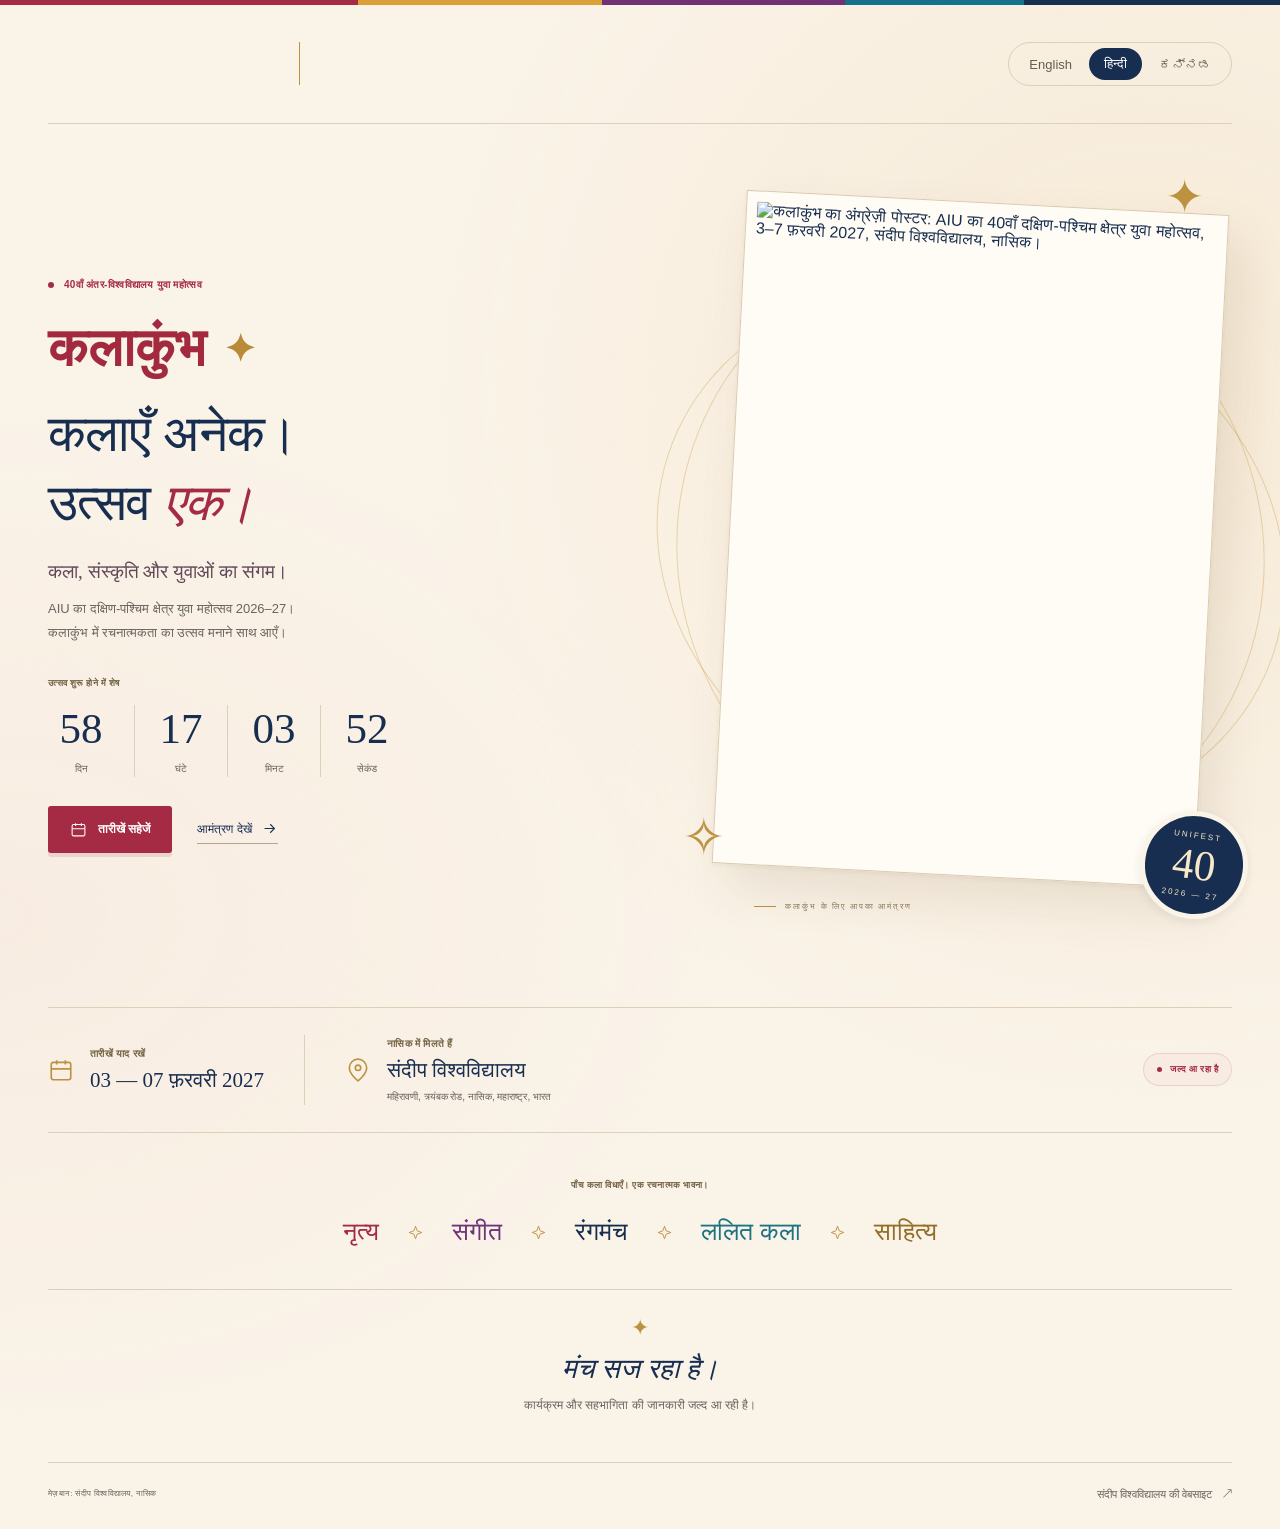
==== hindi.html @ 128156c0 "Initial commit" ====
<!doctype html>
<html lang="hi">
<head>
  <meta charset="utf-8">
  <meta name="viewport" content="width=device-width, initial-scale=1">
  <meta name="theme-color" content="#faf3e8">
  <meta name="description" content="कला, संस्कृति और युवाओं का संगम। 03 — 07 फ़रवरी 2027. संदीप विश्वविद्यालय.">
  <title>कलाकुंभ 2027 — कला, संस्कृति और युवाओं का संगम</title>
  <link rel="icon" href="assets/favicon.svg" type="image/svg+xml">
  <link rel="stylesheet" href="styles.css">
  <script src="script.js" defer></script>
</head>
<body>
  <a class="skip-link" href="#main">मुख्य सामग्री पर जाएँ</a>
  <div class="topline"></div>
  <header class="site-header wrap">
    <a class="organizers" href="hindi.html" aria-label="AIU · Sandip University — कलाकुंभ">
      <span class="logo-crop aiu"><img src="assets/poster-english.jpeg" alt="Association of Indian University (AIU), New Delhi" width="1131" height="1600"></span>
      <span class="logo-divider"></span>
      <span class="logo-crop sandip"><img src="assets/poster-english.jpeg" alt="Sandip University — NAAC Grade A" width="1131" height="1600"></span>
    </a>
    <nav class="language-nav" aria-label="भाषा चुनें">
      <a href="index.html" lang="en" hreflang="en">English</a>
      <a href="hindi.html" lang="hi" hreflang="hi" aria-current="page">हिन्दी</a>
      <a href="kannada.html" lang="kn" hreflang="kn">ಕನ್ನಡ</a>
    </nav>
  </header>
  <main id="main">
    <section class="hero wrap" aria-labelledby="hero-title">
      <div class="hero-copy">
        <p class="eyebrow"><span></span> 40वाँ अंतर-विश्वविद्यालय युवा महोत्सव</p>
        <div class="festival-wordmark hindi-wordmark">
          <span>कलाकुंभ</span><span class="wordmark-flourish" aria-hidden="true">✦</span>
        </div>
        <h1 id="hero-title">कलाएँ अनेक।<br>उत्सव <em>एक।</em></h1>
        <p class="intro">कला, संस्कृति और युवाओं का संगम।</p>
        <p class="description">AIU का दक्षिण-पश्चिम क्षेत्र युवा महोत्सव 2026–27।<br>कलाकुंभ में रचनात्मकता का उत्सव मनाने साथ आएँ।</p>
        <div class="countdown-block">
          <p id="countdown-heading" class="countdown-heading" data-live="उत्सव शुरू हो गया है!" data-ended="हमारे साथ उत्सव मनाने के लिए धन्यवाद।">उत्सव शुरू होने में शेष</p>
          <div class="countdown" role="timer" aria-live="off" aria-labelledby="countdown-heading">
            <div class="countdown-unit"><span class="countdown-number" data-unit="days">00</span><span class="countdown-label">दिन</span></div>
            <div class="countdown-unit"><span class="countdown-number" data-unit="hours">00</span><span class="countdown-label">घंटे</span></div>
            <div class="countdown-unit"><span class="countdown-number" data-unit="minutes">00</span><span class="countdown-label">मिनट</span></div>
            <div class="countdown-unit"><span class="countdown-number" data-unit="seconds">00</span><span class="countdown-label">सेकंड</span></div>
          </div>
          <noscript><p>03 — 07 फ़रवरी 2027</p></noscript>
        </div>
        <div class="hero-actions">
          <a class="button button-primary" href="assets/kalakumbh-2027.ics" download><svg viewBox="0 0 24 24" fill="none" stroke="currentColor" stroke-width="1.5" aria-hidden="true"><rect x="3" y="5" width="18" height="16" rx="2"/><path d="M16 3v4M8 3v4M3 11h18"/></svg>तारीखें सहेजें</a>
          <a class="text-link" href="assets/poster-english.jpeg" target="_blank" rel="noopener">आमंत्रण देखें <svg viewBox="0 0 24 24" fill="none" stroke="currentColor" stroke-width="1.5" aria-hidden="true"><path d="M5 12h14M13 6l6 6-6 6"/></svg></a>
        </div>
      </div>
      <div class="hero-art">
        <div class="orbit orbit-one" aria-hidden="true"></div>
        <div class="orbit orbit-two" aria-hidden="true"></div>
        <span class="art-spark spark-one" aria-hidden="true">✦</span>
        <span class="art-spark spark-two" aria-hidden="true">✧</span>
        <div class="poster-frame">
          <a href="assets/poster-english.jpeg" target="_blank" rel="noopener" aria-label="आमंत्रण देखें">
            <img class="event-poster" src="assets/poster-english.jpeg" alt="कलाकुंभ का अंग्रेज़ी पोस्टर: AIU का 40वाँ दक्षिण-पश्चिम क्षेत्र युवा महोत्सव, 3–7 फ़रवरी 2027, संदीप विश्वविद्यालय, नासिक।" width="1131" height="1600" fetchpriority="high">
          </a>
        </div>
        <div class="edition-seal" aria-hidden="true"><span>UNIFEST</span><strong>40</strong><span>2026 — 27</span></div>
        <p class="poster-caption"><span></span>कलाकुंभ के लिए आपका आमंत्रण</p>
      </div>
    </section>
    <section class="event-details wrap" aria-label="03 — 07 फ़रवरी 2027">
      <div class="detail-item"><svg viewBox="0 0 24 24" fill="none" stroke="currentColor" stroke-width="1.5" aria-hidden="true"><rect x="3" y="5" width="18" height="16" rx="2"/><path d="M16 3v4M8 3v4M3 11h18"/></svg><div><p class="eyebrow">तारीखें याद रखें</p><p class="detail-value">03 — 07 फ़रवरी 2027</p></div></div>
      <div class="detail-item venue-detail"><svg viewBox="0 0 24 24" fill="none" stroke="currentColor" stroke-width="1.5" aria-hidden="true"><path d="M20 10c0 6-8 12-8 12S4 16 4 10a8 8 0 1 1 16 0Z"/><circle cx="12" cy="10" r="2.5"/></svg><div><p class="eyebrow">नासिक में मिलते हैं</p><p class="detail-value">संदीप विश्वविद्यालय</p><p class="address">महिरावणी, त्र्यंबक रोड, नासिक, महाराष्ट्र, भारत</p></div></div>
      <div class="coming-soon" aria-label="वेबसाइट की स्थिति"><span class="status-dot"></span>जल्द आ रहा है</div>
    </section>
    <section class="art-forms wrap" aria-labelledby="arts-heading">
      <p class="eyebrow" id="arts-heading">पाँच कला विधाएँ। एक रचनात्मक भावना।</p>
      <div class="arts-list"><span>नृत्य</span><svg viewBox="0 0 24 24" fill="none" stroke="currentColor" stroke-width="1.5" aria-hidden="true"><path d="m12 2 2.7 7.3L22 12l-7.3 2.7L12 22l-2.7-7.3L2 12l7.3-2.7Z"/></svg><span>संगीत</span><svg viewBox="0 0 24 24" fill="none" stroke="currentColor" stroke-width="1.5" aria-hidden="true"><path d="m12 2 2.7 7.3L22 12l-7.3 2.7L12 22l-2.7-7.3L2 12l7.3-2.7Z"/></svg><span>रंगमंच</span><svg viewBox="0 0 24 24" fill="none" stroke="currentColor" stroke-width="1.5" aria-hidden="true"><path d="m12 2 2.7 7.3L22 12l-7.3 2.7L12 22l-2.7-7.3L2 12l7.3-2.7Z"/></svg><span>ललित कला</span><svg viewBox="0 0 24 24" fill="none" stroke="currentColor" stroke-width="1.5" aria-hidden="true"><path d="m12 2 2.7 7.3L22 12l-7.3 2.7L12 22l-2.7-7.3L2 12l7.3-2.7Z"/></svg><span>साहित्य</span></div>
    </section>
    <section class="closing wrap">
      <span class="closing-mark" aria-hidden="true">✦</span>
      <h2>मंच सज रहा है।</h2>
      <p>कार्यक्रम और सहभागिता की जानकारी जल्द आ रही है।</p>
    </section>
  </main>
  <footer class="site-footer wrap">
    <p>मेज़बान: संदीप विश्वविद्यालय, नासिक</p>
    <a href="https://www.sandipuniversity.edu.in/" target="_blank" rel="noopener">संदीप विश्वविद्यालय की वेबसाइट <span aria-hidden="true">↗</span></a>
  </footer>
</body>
</html>
---- styles.css ----
/* KalaKumbh — poster-inspired palette. No external fonts or dependencies. */
:root{--paper:#faf3e8;--ink:#182e50;--muted:#68645f;--red:#a52b44;--gold:#bc913f;--line:#ddcfb8;--serif:Georgia,'Nirmala UI',serif;--sans:'Segoe UI','Nirmala UI',sans-serif}
*{box-sizing:border-box}
html{scroll-behavior:smooth}
body{margin:0;background:var(--paper);color:var(--ink);font-family:var(--sans);-webkit-font-smoothing:antialiased;background-image:radial-gradient(ellipse at 90% 26%,#f3dfc174,transparent 45%),radial-gradient(ellipse at 0% 60%,#f5ded34d,transparent 40%)}
a{color:inherit;text-decoration:none}
button,a{-webkit-tap-highlight-color:transparent}
a:focus-visible{outline:3px solid var(--red);outline-offset:6px}
img{display:block;max-width:100%}
svg{width:22px;height:22px;flex-shrink:0}
.wrap{width:min(1240px,calc(100% - 96px));margin-inline:auto}
.topline{height:5px;background:linear-gradient(90deg,var(--red) 0 28%,#dca039 28% 47%,#713275 47% 66%,#14738b 66% 80%,var(--ink) 80%)}
.skip-link{position:fixed;left:20px;top:-100px;background:var(--ink);color:white;padding:12px;z-index:10}.skip-link:focus{top:12px}
.site-header{display:flex;align-items:center;justify-content:space-between;gap:28px;min-height:119px;border-bottom:1px solid var(--line)}
.organizers{display:flex;align-items:center;gap:21px;max-width:70%}
.logo-crop{position:relative;display:block;overflow:hidden;flex-shrink:0;mix-blend-mode:multiply}
.logo-crop img,.festival-wordmark img{position:absolute;max-width:none;height:auto}
.aiu{width:230px;aspect-ratio:385/101}.aiu img{width:293.77%;left:-41.56%;top:-87.13%}
.sandip{width:230px;aspect-ratio:390/101}.sandip img{width:290%;left:-150%;top:-87.13%}
.logo-divider{height:43px;width:1px;background:var(--gold)}
.language-nav{display:flex;align-items:center;padding:5px;border:1px solid var(--line);border-radius:30px;gap:2px;flex-shrink:0}
.language-nav a{padding:8px 15px;border-radius:22px;font-size:13px;color:#655c52;transition:background .2s,color .2s;white-space:nowrap}.language-nav a:hover{background:#eaddc9}.language-nav a[aria-current=page]{background:var(--ink);color:#fff}
.hero{display:grid;grid-template-columns:1.12fr 1fr;gap:76px;align-items:center;padding-top:65px;padding-bottom:67px}
.eyebrow{font-size:10px;letter-spacing:2.1px;font-weight:650;line-height:1.7;margin:0;color:#746445}
.hero-copy>.eyebrow{display:flex;align-items:center;gap:10px;color:var(--red);letter-spacing:1.65px}.hero-copy>.eyebrow span{height:6px;width:6px;border-radius:50%;background:var(--red);flex-shrink:0}
.festival-wordmark{width:300px;max-width:80%;aspect-ratio:790/250;position:relative;overflow:hidden;mix-blend-mode:multiply;margin:22px 0 13px}
.festival-wordmark img{width:143.165%;left:-21.52%;top:-214%}
html[lang=kn] .festival-wordmark{aspect-ratio:790/280}.festival-wordmark:has(img[src*=kannada]) img{top:-173%;left:-21.52%}
.hindi-wordmark{display:flex;align-items:center;gap:18px;overflow:visible;aspect-ratio:auto;font-size:53px;font-family:var(--serif);font-weight:700;color:var(--red);margin:25px 0 19px}.wordmark-flourish{font-size:38px;color:var(--gold)}
h1{font-family:var(--serif);font-weight:400;font-size:clamp(45px,4.5vw,66px);letter-spacing:-2.6px;line-height:1.08;margin:0 0 21px}h1 em{font-weight:400;color:var(--red)}
.intro{font-family:var(--serif);font-size:21px;line-height:1.5;margin:0 0 10px;color:#614758}
.description{font-size:13px;line-height:1.9;color:var(--muted);margin:0;max-width:490px}
.countdown-block{margin-top:29px}.countdown-heading{font-size:9px;letter-spacing:2px;font-weight:650;color:#746445;margin:0 0 14px;line-height:1.8}
.countdown{display:flex;gap:0}.countdown-unit{min-width:87px;border-right:1px solid var(--line);padding:0 20px;text-align:center}.countdown-unit:first-child{padding-left:0}.countdown-unit:last-child{border:0}.countdown-number{display:block;font-family:var(--serif);font-size:43px;font-weight:400;line-height:1.1;font-variant-numeric:tabular-nums;min-width:52px}.countdown-label{display:block;font-size:10px;line-height:1.7;color:var(--muted);margin-top:7px}
.hero-actions{display:flex;gap:25px;align-items:center;margin-top:29px;flex-wrap:wrap}.button{display:inline-flex;align-items:center;justify-content:center;gap:11px;padding:15px 22px;font-size:12px;font-weight:600;border-radius:3px;transition:background .2s,transform .2s}.button-primary{background:var(--red);color:#fff;box-shadow:0 4px 0 #82223620}.button:hover{background:#852137;transform:translateY(-2px)}.button svg{width:17px;height:17px}.text-link{font-size:12px;display:inline-flex;align-items:center;gap:9px;border-bottom:1px solid #b3a78f;padding:6px 0}.text-link svg{width:17px;height:17px}.text-link:hover{color:var(--red)}
.hero-art{position:relative;padding:13px 20px 28px;min-width:0}.poster-frame{position:relative;z-index:1;padding:10px;background:#fffcf5;border:1px solid #dacbae;transform:rotate(3deg);box-shadow:15px 23px 48px #5439181a,0 2px 4px #5439180d;transition:transform .4s}.poster-frame:hover{transform:rotate(0deg)}.event-poster{width:100%;height:auto}.poster-frame a{display:block}
.orbit{position:absolute;border:1px solid #c9a04b60;border-radius:50%;pointer-events:none}.orbit-one{inset:8% -6% 11%;transform:rotate(-22deg)}.orbit-two{inset:13% -11% 16%;transform:rotate(18deg)}.art-spark{position:absolute;z-index:2;color:var(--gold)}.spark-one{font-size:47px;top:-20px;right:28px}.spark-two{font-size:52px;left:-27px;bottom:73px}
.edition-seal{position:absolute;z-index:2;bottom:21px;right:-16px;background:var(--ink);color:#f7e8c8;border:5px solid var(--paper);width:108px;height:108px;border-radius:50%;display:flex;flex-direction:column;align-items:center;justify-content:center;transform:rotate(8deg);box-shadow:0 3px 10px #182e5015}.edition-seal span{font-size:8px;letter-spacing:2px}.edition-seal strong{font-family:var(--serif);font-size:43px;line-height:1.15;font-weight:400}.poster-caption{display:flex;align-items:center;gap:9px;font-size:8px;letter-spacing:1.8px;margin:26px 0 0 25px;color:#8a795a}.poster-caption span{width:22px;height:1px;background:var(--gold)}
.event-details{border-block:1px solid var(--line);display:flex;align-items:center;gap:40px;padding-top:27px;padding-bottom:27px}.detail-item{display:flex;gap:16px;align-items:center}.detail-item>svg{color:var(--gold);width:26px;height:26px}.detail-value{font-family:var(--serif);font-size:23px;margin:5px 0 0;line-height:1.3}.venue-detail{border-left:1px solid var(--line);padding-left:40px}.address{font-size:10px;color:var(--muted);line-height:1.7;margin:4px 0 0}.coming-soon{margin-left:auto;display:flex;align-items:center;gap:8px;flex-shrink:0;font-size:9px;letter-spacing:1.4px;font-weight:650;color:var(--red);padding:10px 13px;background:#a52b4407;border:1px solid #a52b4426;border-radius:30px}.status-dot{width:5px;height:5px;border-radius:50%;background:var(--red)}
.art-forms{padding-top:45px;padding-bottom:42px;text-align:center}.art-forms>.eyebrow{font-size:9px;letter-spacing:2.3px}.arts-list{display:flex;justify-content:center;align-items:center;gap:29px;margin-top:25px}.arts-list span{font-family:var(--serif);font-size:28px;white-space:nowrap}.arts-list svg{color:var(--gold);width:15px;height:15px}.arts-list span:nth-of-type(1){color:var(--red)}.arts-list span:nth-of-type(2){color:#6e3478}.arts-list span:nth-of-type(3){color:var(--ink)}.arts-list span:nth-of-type(4){color:#1d7384}.arts-list span:nth-of-type(5){color:#946e27}
.closing{text-align:center;padding:25px 0 45px;border-top:1px solid var(--line)}.closing-mark{color:var(--gold);font-size:22px}.closing h2{font-family:var(--serif);font-weight:400;font-style:italic;font-size:28px;margin:12px 0 9px}.closing p{color:var(--muted);font-size:12px;margin:0;line-height:1.8}
.site-footer{border-top:1px solid var(--line);padding:24px 0 28px;display:flex;justify-content:space-between;align-items:center;gap:20px;color:var(--muted)}.site-footer p{font-size:8px;letter-spacing:1.6px;margin:0;line-height:1.8}.site-footer a{font-size:11px}.site-footer a:hover{color:var(--red)}.site-footer a span{margin-left:8px}
html:not([lang=en]) h1{font-family:'Nirmala UI','Segoe UI',sans-serif;letter-spacing:-1px;line-height:1.35;font-size:clamp(40px,4vw,58px)}html:not([lang=en]) .eyebrow,html:not([lang=en]) .countdown-heading,html:not([lang=en]) .coming-soon,html:not([lang=en]) .site-footer p{letter-spacing:.3px}html:not([lang=en]) .intro{font-size:19px}html:not([lang=en]) .arts-list span{font-size:25px}html:not([lang=en]) .detail-value{font-size:21px}
@media(min-width:1500px){.hero{padding-top:80px;padding-bottom:85px;gap:95px}.hero-art{max-width:490px}}
@media(max-width:1100px){.wrap{width:calc(100% - 64px)}.hero{gap:35px}.aiu,.sandip{width:190px}.organizers{gap:14px}.language-nav a{padding:7px 11px}.hero-actions{gap:17px}.event-details{gap:25px}.venue-detail{padding-left:25px}.detail-value{font-size:20px}.coming-soon{font-size:8px;padding:9px}.arts-list{gap:20px}.arts-list span{font-size:25px}.hero-art{padding-inline:12px}}
@media(max-width:850px){.site-header{min-height:105px}.aiu,.sandip{width:153px}.organizers{gap:10px}.logo-divider{height:33px}.hero{grid-template-columns:1fr 0.85fr;gap:25px;padding-block:45px}.hero-copy>.eyebrow{font-size:8px;letter-spacing:1px}h1{font-size:45px;letter-spacing:-2px}.festival-wordmark{width:240px}.intro{font-size:18px}.description{font-size:12px}.countdown-unit{min-width:68px;padding-inline:12px}.countdown-number{font-size:35px;min-width:43px}.hero-actions{gap:12px}.button{padding:13px 16px}.text-link{font-size:11px}.edition-seal{width:88px;height:88px;right:-9px}.edition-seal strong{font-size:33px}.edition-seal span{font-size:7px}.coming-soon{display:none}.event-details{justify-content:space-between}.detail-value{font-size:20px}.arts-list{gap:16px}.arts-list span{font-size:22px}html:not([lang=en]) .hero{grid-template-columns:1fr}html:not([lang=en]) .hero-art{width:min(430px,85%);margin:10px auto 0}html:not([lang=en]) .hero-copy{max-width:580px}html:not([lang=en]) .arts-list{flex-wrap:wrap}}
@media(max-width:640px){.wrap{width:calc(100% - 40px)}.site-header{flex-direction:column;justify-content:center;gap:19px;padding-block:20px}.organizers{max-width:100%;gap:14px}.aiu,.sandip{width:min(41vw,200px)}.language-nav{padding:3px}.language-nav a{font-size:12px;padding:6px 16px}.hero{grid-template-columns:1fr;gap:45px;padding-top:35px;padding-bottom:37px}.hero-copy{max-width:500px;margin:auto;width:100%}.hero-copy>.eyebrow{font-size:9px;letter-spacing:1.2px}.festival-wordmark{width:255px;margin-top:22px;margin-bottom:15px}h1{font-size:clamp(43px,9.8vw,58px);letter-spacing:-1.8px}.intro{font-size:19px}.description{font-size:12px}.countdown-block{margin-top:27px}.countdown-heading{font-size:8px}.countdown-unit{min-width:75px;padding-inline:15px}.countdown-number{font-size:38px}.countdown-label{font-size:9px}.hero-actions{gap:20px;margin-top:26px}.button{font-size:11px;padding:14px 17px}.hero-art{width:83%;max-width:370px;margin:auto;padding:0 0 24px}.edition-seal{right:-25px;bottom:12px}.poster-caption{font-size:7px;margin-left:0;letter-spacing:1.2px}.spark-one{font-size:35px;top:-27px;right:7px}.spark-two{font-size:41px}.orbit-one{inset:6% -8% 10%}.orbit-two{inset:15% -12% 18%}.event-details{align-items:flex-start;flex-direction:column;gap:23px;padding-block:25px}.venue-detail{border:0;padding:0}.detail-value{font-size:23px}.eyebrow{font-size:8px}.address{max-width:270px;font-size:10px}.detail-item{gap:14px}.art-forms{padding-block:32px}.art-forms>.eyebrow{font-size:8px;letter-spacing:1.5px}.arts-list{flex-wrap:wrap;gap:13px;margin-top:21px}.arts-list span{font-size:22px}.arts-list svg{width:10px;height:10px}.closing{padding-block:25px 31px}.closing h2{font-size:27px}.closing p{font-size:11px}.site-footer{flex-direction:column;text-align:center;gap:13px;padding-block:22px}.site-footer p{font-size:8px;letter-spacing:1px}html:not([lang=en]) h1{font-size:43px}html:not([lang=en]) .arts-list span{font-size:22px}.hindi-wordmark{font-size:48px}.hero-art .poster-frame{padding:7px}}
@media(prefers-reduced-motion:reduce){html{scroll-behavior:auto}*,*::before,*::after{transition:none!important}}
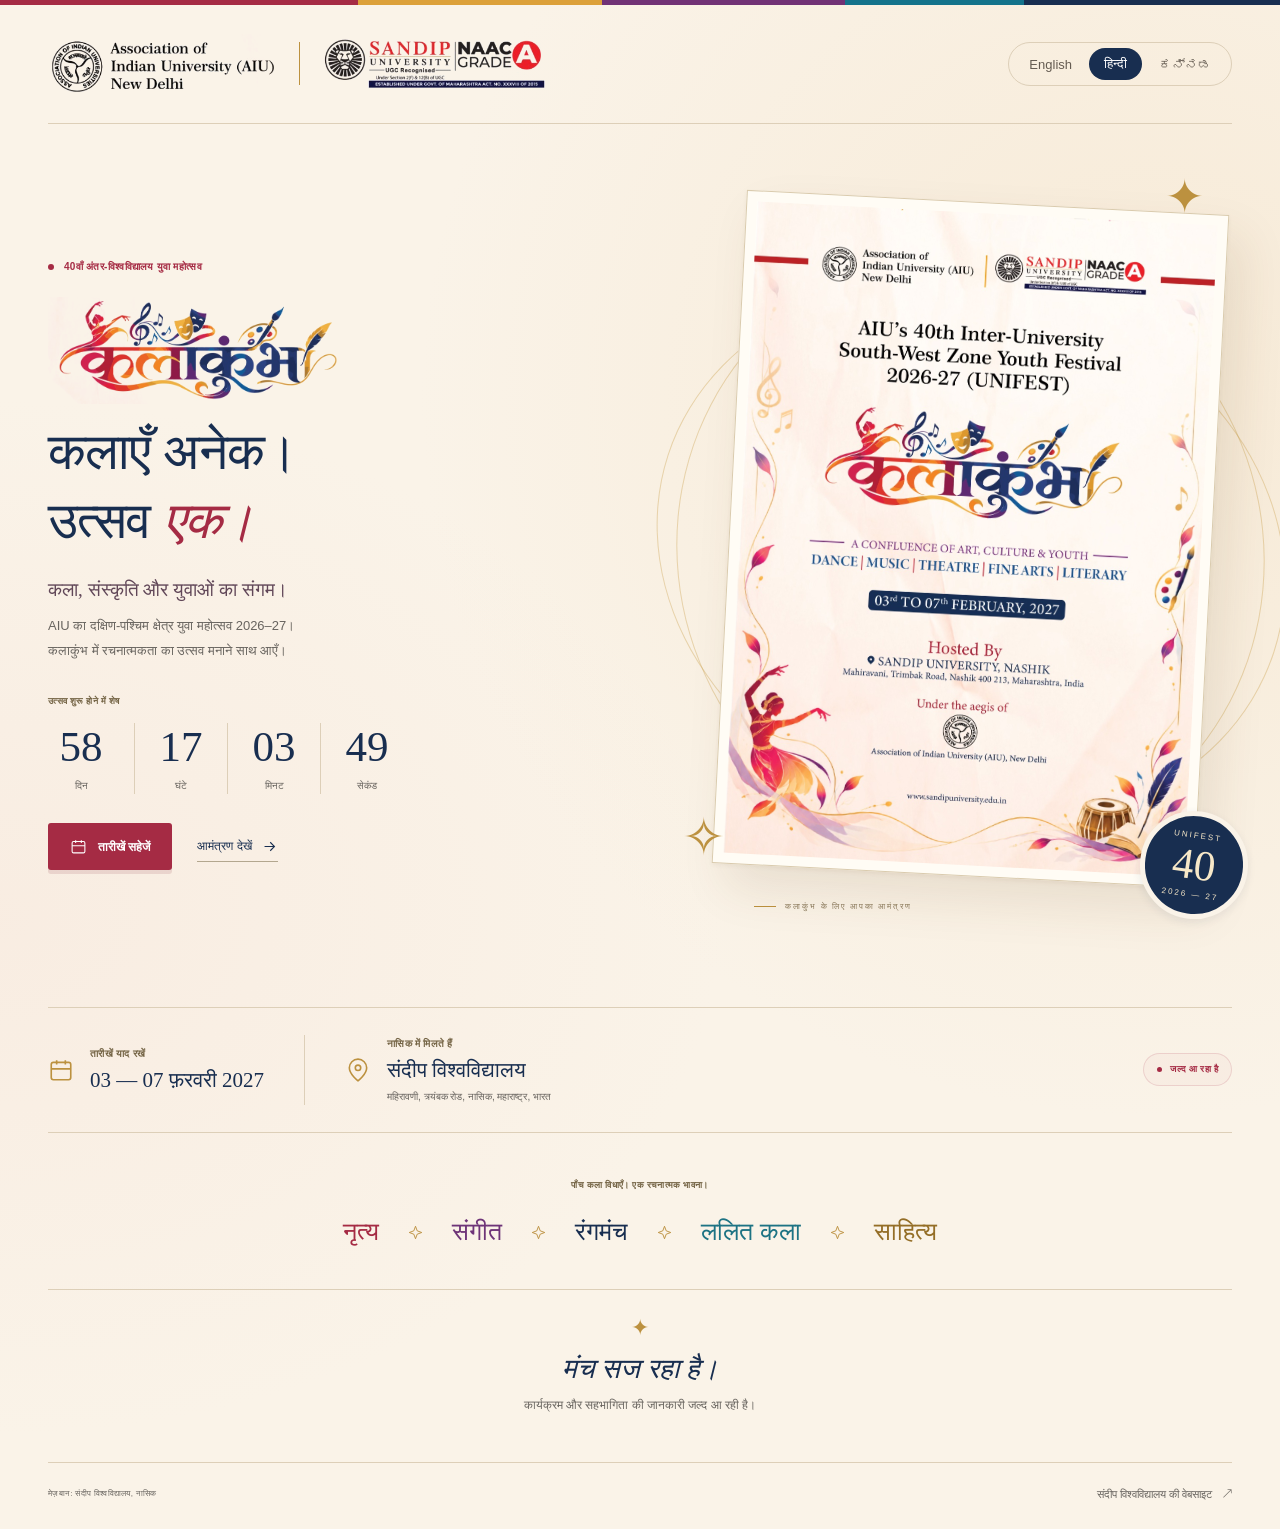
==== commit 63278c8f: "fix(layout): center mobile pages and add Hindi artwork" ====
--- a/hindi.html
+++ b/hindi.html
@@ -15,9 +15,9 @@
   <div class="topline"></div>
   <header class="site-header wrap">
     <a class="organizers" href="hindi.html" aria-label="AIU · Sandip University — कलाकुंभ">
-      <span class="logo-crop aiu"><img src="assets/poster-english.jpeg" alt="Association of Indian University (AIU), New Delhi" width="1131" height="1600"></span>
+      <span class="logo-crop aiu"><img src="assets/poster-hindi.jpeg" alt="Association of Indian University (AIU), New Delhi" width="1131" height="1600"></span>
       <span class="logo-divider"></span>
-      <span class="logo-crop sandip"><img src="assets/poster-english.jpeg" alt="Sandip University — NAAC Grade A" width="1131" height="1600"></span>
+      <span class="logo-crop sandip"><img src="assets/poster-hindi.jpeg" alt="Sandip University — NAAC Grade A" width="1131" height="1600"></span>
     </a>
     <nav class="language-nav" aria-label="भाषा चुनें">
       <a href="index.html" lang="en" hreflang="en">English</a>
@@ -29,8 +29,8 @@
     <section class="hero wrap" aria-labelledby="hero-title">
       <div class="hero-copy">
         <p class="eyebrow"><span></span> 40वाँ अंतर-विश्वविद्यालय युवा महोत्सव</p>
-        <div class="festival-wordmark hindi-wordmark">
-          <span>कलाकुंभ</span><span class="wordmark-flourish" aria-hidden="true">✦</span>
+        <div class="festival-wordmark">
+          <img src="assets/poster-hindi.jpeg" alt="कलाकुंभ" width="1131" height="1600">
         </div>
         <h1 id="hero-title">कलाएँ अनेक।<br>उत्सव <em>एक।</em></h1>
         <p class="intro">कला, संस्कृति और युवाओं का संगम।</p>
@@ -47,7 +47,7 @@
         </div>
         <div class="hero-actions">
           <a class="button button-primary" href="assets/kalakumbh-2027.ics" download><svg viewBox="0 0 24 24" fill="none" stroke="currentColor" stroke-width="1.5" aria-hidden="true"><rect x="3" y="5" width="18" height="16" rx="2"/><path d="M16 3v4M8 3v4M3 11h18"/></svg>तारीखें सहेजें</a>
-          <a class="text-link" href="assets/poster-english.jpeg" target="_blank" rel="noopener">आमंत्रण देखें <svg viewBox="0 0 24 24" fill="none" stroke="currentColor" stroke-width="1.5" aria-hidden="true"><path d="M5 12h14M13 6l6 6-6 6"/></svg></a>
+          <a class="text-link" href="assets/poster-hindi.jpeg" target="_blank" rel="noopener">आमंत्रण देखें <svg viewBox="0 0 24 24" fill="none" stroke="currentColor" stroke-width="1.5" aria-hidden="true"><path d="M5 12h14M13 6l6 6-6 6"/></svg></a>
         </div>
       </div>
       <div class="hero-art">
@@ -56,8 +56,8 @@
         <span class="art-spark spark-one" aria-hidden="true">✦</span>
         <span class="art-spark spark-two" aria-hidden="true">✧</span>
         <div class="poster-frame">
-          <a href="assets/poster-english.jpeg" target="_blank" rel="noopener" aria-label="आमंत्रण देखें">
-            <img class="event-poster" src="assets/poster-english.jpeg" alt="कलाकुंभ का अंग्रेज़ी पोस्टर: AIU का 40वाँ दक्षिण-पश्चिम क्षेत्र युवा महोत्सव, 3–7 फ़रवरी 2027, संदीप विश्वविद्यालय, नासिक।" width="1131" height="1600" fetchpriority="high">
+          <a href="assets/poster-hindi.jpeg" target="_blank" rel="noopener" aria-label="आमंत्रण देखें">
+            <img class="event-poster" src="assets/poster-hindi.jpeg" alt="कलाकुंभ का पोस्टर: AIU का 40वाँ दक्षिण-पश्चिम क्षेत्र युवा महोत्सव, 3–7 फ़रवरी 2027, संदीप विश्वविद्यालय, नासिक।" width="1131" height="1600" fetchpriority="high">
           </a>
         </div>
         <div class="edition-seal" aria-hidden="true"><span>UNIFEST</span><strong>40</strong><span>2026 — 27</span></div>
--- a/styles.css
+++ b/styles.css
@@ -7,13 +7,15 @@
 button,a{-webkit-tap-highlight-color:transparent}
 a:focus-visible{outline:3px solid var(--red);outline-offset:6px}
 img{display:block;max-width:100%}
+/* Decorative poster orbits may extend beyond the page, but must not widen it. */
+main{overflow-x:clip}
 svg{width:22px;height:22px;flex-shrink:0}
 .wrap{width:min(1240px,calc(100% - 96px));margin-inline:auto}
 .topline{height:5px;background:linear-gradient(90deg,var(--red) 0 28%,#dca039 28% 47%,#713275 47% 66%,#14738b 66% 80%,var(--ink) 80%)}
 .skip-link{position:fixed;left:20px;top:-100px;background:var(--ink);color:white;padding:12px;z-index:10}.skip-link:focus{top:12px}
 .site-header{display:flex;align-items:center;justify-content:space-between;gap:28px;min-height:119px;border-bottom:1px solid var(--line)}
 .organizers{display:flex;align-items:center;gap:21px;max-width:70%}
-.logo-crop{position:relative;display:block;overflow:hidden;flex-shrink:0;mix-blend-mode:multiply}
+.logo-crop{position:relative;display:block;overflow:hidden;flex-shrink:0;mix-blend-mode:darken}
 .logo-crop img,.festival-wordmark img{position:absolute;max-width:none;height:auto}
 .aiu{width:230px;aspect-ratio:385/101}.aiu img{width:293.77%;left:-41.56%;top:-87.13%}
 .sandip{width:230px;aspect-ratio:390/101}.sandip img{width:290%;left:-150%;top:-87.13%}
@@ -23,8 +25,9 @@
 .hero{display:grid;grid-template-columns:1.12fr 1fr;gap:76px;align-items:center;padding-top:65px;padding-bottom:67px}
 .eyebrow{font-size:10px;letter-spacing:2.1px;font-weight:650;line-height:1.7;margin:0;color:#746445}
 .hero-copy>.eyebrow{display:flex;align-items:center;gap:10px;color:var(--red);letter-spacing:1.65px}.hero-copy>.eyebrow span{height:6px;width:6px;border-radius:50%;background:var(--red);flex-shrink:0}
-.festival-wordmark{width:300px;max-width:80%;aspect-ratio:790/250;position:relative;overflow:hidden;mix-blend-mode:multiply;margin:22px 0 13px}
+.festival-wordmark{width:300px;max-width:80%;aspect-ratio:790/250;position:relative;overflow:hidden;mix-blend-mode:darken;margin:22px 0 13px}
 .festival-wordmark img{width:143.165%;left:-21.52%;top:-214%}
+html[lang=hi] .festival-wordmark{aspect-ratio:790/280}html[lang=hi] .festival-wordmark img{top:-171.43%}
 html[lang=kn] .festival-wordmark{aspect-ratio:790/280}.festival-wordmark:has(img[src*=kannada]) img{top:-173%;left:-21.52%}
 .hindi-wordmark{display:flex;align-items:center;gap:18px;overflow:visible;aspect-ratio:auto;font-size:53px;font-family:var(--serif);font-weight:700;color:var(--red);margin:25px 0 19px}.wordmark-flourish{font-size:38px;color:var(--gold)}
 h1{font-family:var(--serif);font-weight:400;font-size:clamp(45px,4.5vw,66px);letter-spacing:-2.6px;line-height:1.08;margin:0 0 21px}h1 em{font-weight:400;color:var(--red)}
@@ -45,4 +48,32 @@
 @media(max-width:1100px){.wrap{width:calc(100% - 64px)}.hero{gap:35px}.aiu,.sandip{width:190px}.organizers{gap:14px}.language-nav a{padding:7px 11px}.hero-actions{gap:17px}.event-details{gap:25px}.venue-detail{padding-left:25px}.detail-value{font-size:20px}.coming-soon{font-size:8px;padding:9px}.arts-list{gap:20px}.arts-list span{font-size:25px}.hero-art{padding-inline:12px}}
 @media(max-width:850px){.site-header{min-height:105px}.aiu,.sandip{width:153px}.organizers{gap:10px}.logo-divider{height:33px}.hero{grid-template-columns:1fr 0.85fr;gap:25px;padding-block:45px}.hero-copy>.eyebrow{font-size:8px;letter-spacing:1px}h1{font-size:45px;letter-spacing:-2px}.festival-wordmark{width:240px}.intro{font-size:18px}.description{font-size:12px}.countdown-unit{min-width:68px;padding-inline:12px}.countdown-number{font-size:35px;min-width:43px}.hero-actions{gap:12px}.button{padding:13px 16px}.text-link{font-size:11px}.edition-seal{width:88px;height:88px;right:-9px}.edition-seal strong{font-size:33px}.edition-seal span{font-size:7px}.coming-soon{display:none}.event-details{justify-content:space-between}.detail-value{font-size:20px}.arts-list{gap:16px}.arts-list span{font-size:22px}html:not([lang=en]) .hero{grid-template-columns:1fr}html:not([lang=en]) .hero-art{width:min(430px,85%);margin:10px auto 0}html:not([lang=en]) .hero-copy{max-width:580px}html:not([lang=en]) .arts-list{flex-wrap:wrap}}
 @media(max-width:640px){.wrap{width:calc(100% - 40px)}.site-header{flex-direction:column;justify-content:center;gap:19px;padding-block:20px}.organizers{max-width:100%;gap:14px}.aiu,.sandip{width:min(41vw,200px)}.language-nav{padding:3px}.language-nav a{font-size:12px;padding:6px 16px}.hero{grid-template-columns:1fr;gap:45px;padding-top:35px;padding-bottom:37px}.hero-copy{max-width:500px;margin:auto;width:100%}.hero-copy>.eyebrow{font-size:9px;letter-spacing:1.2px}.festival-wordmark{width:255px;margin-top:22px;margin-bottom:15px}h1{font-size:clamp(43px,9.8vw,58px);letter-spacing:-1.8px}.intro{font-size:19px}.description{font-size:12px}.countdown-block{margin-top:27px}.countdown-heading{font-size:8px}.countdown-unit{min-width:75px;padding-inline:15px}.countdown-number{font-size:38px}.countdown-label{font-size:9px}.hero-actions{gap:20px;margin-top:26px}.button{font-size:11px;padding:14px 17px}.hero-art{width:83%;max-width:370px;margin:auto;padding:0 0 24px}.edition-seal{right:-25px;bottom:12px}.poster-caption{font-size:7px;margin-left:0;letter-spacing:1.2px}.spark-one{font-size:35px;top:-27px;right:7px}.spark-two{font-size:41px}.orbit-one{inset:6% -8% 10%}.orbit-two{inset:15% -12% 18%}.event-details{align-items:flex-start;flex-direction:column;gap:23px;padding-block:25px}.venue-detail{border:0;padding:0}.detail-value{font-size:23px}.eyebrow{font-size:8px}.address{max-width:270px;font-size:10px}.detail-item{gap:14px}.art-forms{padding-block:32px}.art-forms>.eyebrow{font-size:8px;letter-spacing:1.5px}.arts-list{flex-wrap:wrap;gap:13px;margin-top:21px}.arts-list span{font-size:22px}.arts-list svg{width:10px;height:10px}.closing{padding-block:25px 31px}.closing h2{font-size:27px}.closing p{font-size:11px}.site-footer{flex-direction:column;text-align:center;gap:13px;padding-block:22px}.site-footer p{font-size:8px;letter-spacing:1px}html:not([lang=en]) h1{font-size:43px}html:not([lang=en]) .arts-list span{font-size:22px}.hindi-wordmark{font-size:48px}.hero-art .poster-frame{padding:7px}}
+/* Keep the single-column layout centered across all three languages. */
+@media(max-width:850px){
+  .site-header{flex-direction:column;justify-content:center;gap:19px;padding-block:20px}
+  .organizers{max-width:100%}
+  .hero{grid-template-columns:minmax(0,1fr);gap:45px}
+  .hero-copy,html:not([lang=en]) .hero-copy{width:100%;max-width:580px;min-width:0;margin-inline:auto;text-align:center}
+  .hero-copy>.eyebrow,.hero-actions,.poster-caption{justify-content:center}
+  .festival-wordmark,.description{margin-inline:auto}
+  .hindi-wordmark{justify-content:center}
+  .countdown{justify-content:center}
+  .countdown-unit:first-child{padding-left:12px}
+  .hero-art,html:not([lang=en]) .hero-art{width:83%;max-width:370px;margin:0 auto}
+  .poster-caption{margin-left:0}
+  .arts-list{flex-wrap:wrap}
+}
+@media(max-width:640px){
+  .organizers{width:100%;justify-content:center;gap:clamp(8px,3vw,14px)}
+  .aiu,.sandip{width:min(200px,calc((100% - 29px)/2))}
+  .logo-divider{flex-shrink:0}
+  .countdown{width:100%;max-width:340px;margin-inline:auto}
+  .countdown-unit{flex:1;min-width:0;padding-inline:6px}
+  .countdown-unit:first-child{padding-left:6px}
+  .countdown-number{min-width:0;font-size:clamp(30px,9vw,38px)}
+  .event-details{align-items:center;text-align:center}
+  .detail-item{flex-direction:column;gap:8px;max-width:100%}
+  .address{margin-inline:auto}
+  html:not([lang=en]) h1{font-size:clamp(32px,9vw,43px)}
+}
 @media(prefers-reduced-motion:reduce){html{scroll-behavior:auto}*,*::before,*::after{transition:none!important}}
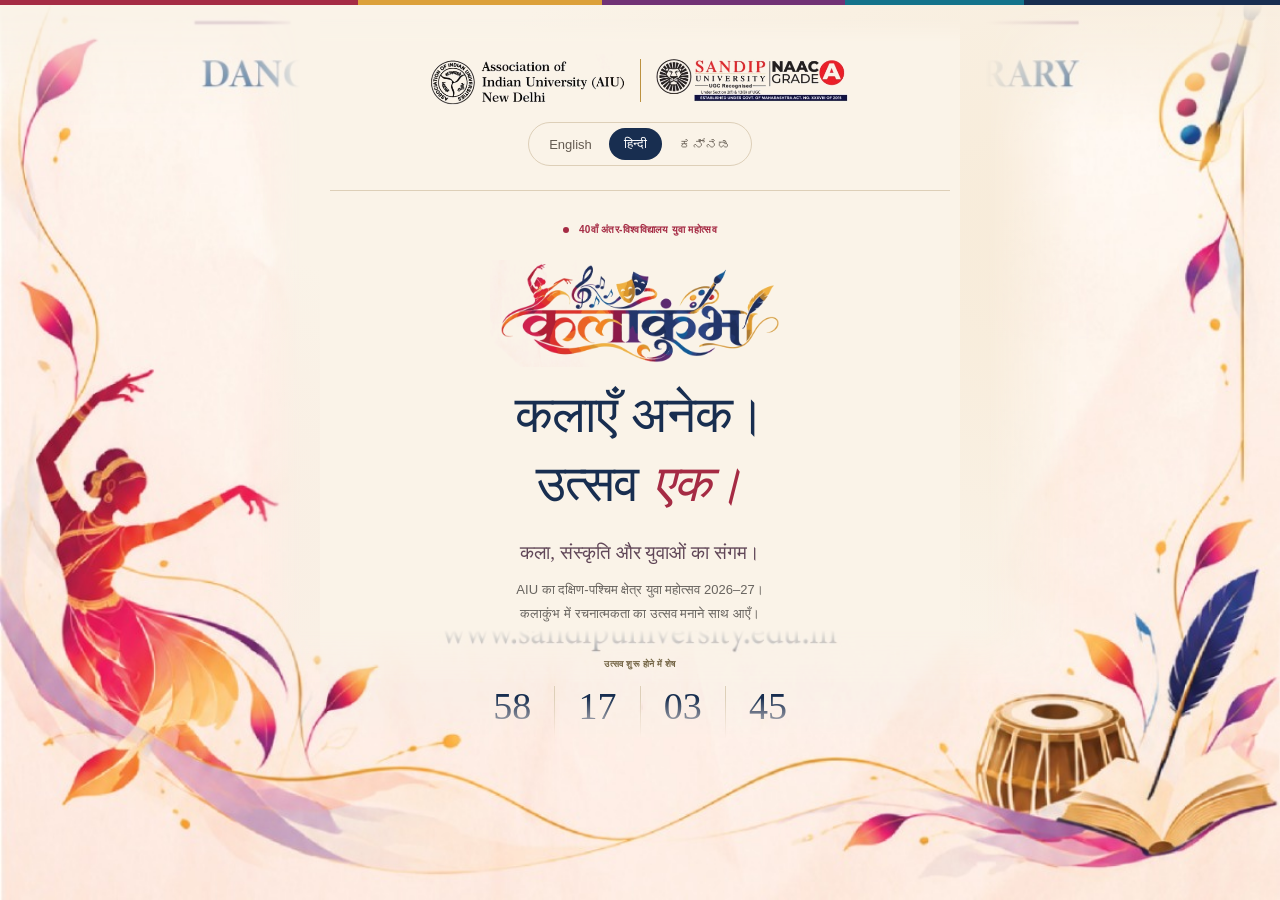
==== commit 450b8256: "feat(layout): add fixed artwork frame with fading scroll content" ====
--- a/hindi.html
+++ b/hindi.html
@@ -13,6 +13,7 @@
 <body>
   <a class="skip-link" href="#main">मुख्य सामग्री पर जाएँ</a>
   <div class="topline"></div>
+  <div class="page-scroll" tabindex="0" role="region" aria-labelledby="hero-title">
   <header class="site-header wrap">
     <a class="organizers" href="hindi.html" aria-label="AIU · Sandip University — कलाकुंभ">
       <span class="logo-crop aiu"><img src="assets/poster-hindi.jpeg" alt="Association of Indian University (AIU), New Delhi" width="1131" height="1600"></span>
@@ -47,21 +48,7 @@
         </div>
         <div class="hero-actions">
           <a class="button button-primary" href="assets/kalakumbh-2027.ics" download><svg viewBox="0 0 24 24" fill="none" stroke="currentColor" stroke-width="1.5" aria-hidden="true"><rect x="3" y="5" width="18" height="16" rx="2"/><path d="M16 3v4M8 3v4M3 11h18"/></svg>तारीखें सहेजें</a>
-          <a class="text-link" href="assets/poster-hindi.jpeg" target="_blank" rel="noopener">आमंत्रण देखें <svg viewBox="0 0 24 24" fill="none" stroke="currentColor" stroke-width="1.5" aria-hidden="true"><path d="M5 12h14M13 6l6 6-6 6"/></svg></a>
         </div>
-      </div>
-      <div class="hero-art">
-        <div class="orbit orbit-one" aria-hidden="true"></div>
-        <div class="orbit orbit-two" aria-hidden="true"></div>
-        <span class="art-spark spark-one" aria-hidden="true">✦</span>
-        <span class="art-spark spark-two" aria-hidden="true">✧</span>
-        <div class="poster-frame">
-          <a href="assets/poster-hindi.jpeg" target="_blank" rel="noopener" aria-label="आमंत्रण देखें">
-            <img class="event-poster" src="assets/poster-hindi.jpeg" alt="कलाकुंभ का पोस्टर: AIU का 40वाँ दक्षिण-पश्चिम क्षेत्र युवा महोत्सव, 3–7 फ़रवरी 2027, संदीप विश्वविद्यालय, नासिक।" width="1131" height="1600" fetchpriority="high">
-          </a>
-        </div>
-        <div class="edition-seal" aria-hidden="true"><span>UNIFEST</span><strong>40</strong><span>2026 — 27</span></div>
-        <p class="poster-caption"><span></span>कलाकुंभ के लिए आपका आमंत्रण</p>
       </div>
     </section>
     <section class="event-details wrap" aria-label="03 — 07 फ़रवरी 2027">
@@ -83,6 +70,7 @@
     <p>मेज़बान: संदीप विश्वविद्यालय, नासिक</p>
     <a href="https://www.sandipuniversity.edu.in/" target="_blank" rel="noopener">संदीप विश्वविद्यालय की वेबसाइट <span aria-hidden="true">↗</span></a>
   </footer>
+  </div>
 </body>
 </html>
 
--- a/styles.css
+++ b/styles.css
@@ -4,6 +4,23 @@
 html{scroll-behavior:smooth}
 body{margin:0;background:var(--paper);color:var(--ink);font-family:var(--sans);-webkit-font-smoothing:antialiased;background-image:radial-gradient(ellipse at 90% 26%,#f3dfc174,transparent 45%),radial-gradient(ellipse at 0% 60%,#f5ded34d,transparent 40%)}
 a{color:inherit;text-decoration:none}
+/* Frame the lower content with the original dancer, instruments, and vines. */
+body{position:relative;isolation:isolate;padding-bottom:min(19.45vw,311px)}
+body::after{
+  content:"";
+  position:absolute;
+  z-index:-1;
+  bottom:0;
+  left:50%;
+  transform:translateX(-50%);
+  width:min(100%,1600px);
+  aspect-ratio:1131/720;
+  background:url('assets/poster-english.jpeg') center bottom / 100% auto no-repeat;
+  mix-blend-mode:darken;
+  mask-image:linear-gradient(to bottom,transparent,#000 15%),linear-gradient(to right,#000 20%,transparent 23.5%,transparent 77%,#000 84%),linear-gradient(to top,#000 24%,transparent 30%);
+  mask-composite:intersect,add;
+  pointer-events:none;
+}
 button,a{-webkit-tap-highlight-color:transparent}
 a:focus-visible{outline:3px solid var(--red);outline-offset:6px}
 img{display:block;max-width:100%}
@@ -76,4 +93,66 @@
   .address{margin-inline:auto}
   html:not([lang=en]) h1{font-size:clamp(32px,9vw,43px)}
 }
-@media(prefers-reduced-motion:reduce){html{scroll-behavior:auto}*,*::before,*::after{transition:none!important}}
+/* Leave the lower corners clear for the poster artwork. */
+.site-footer{width:min(620px,54%);flex-direction:column;text-align:center;gap:13px}
+@media(min-width:851px){
+  .art-forms,.closing{width:min(760px,56%)}
+  .arts-list{flex-wrap:wrap;gap:20px}
+}
+/* Stationary poster frame with an independently scrolling, fading center. */
+html,body{height:100%;overflow:hidden}
+body{padding-bottom:0}
+body::after{position:fixed;width:100%;height:100dvh;aspect-ratio:auto}
+.page-scroll{
+  position:fixed;
+  inset:18px 25% 18%;
+  overflow-y:auto;
+  overflow-x:hidden;
+  padding-block:24px 48px;
+  background:var(--paper);
+  mix-blend-mode:darken;
+  scrollbar-width:thin;
+  scrollbar-color:var(--line) transparent;
+  scroll-behavior:smooth;
+  mask-image:linear-gradient(to bottom,transparent,#000 24px,#000 calc(100% - 40px),transparent);
+}
+.page-scroll:focus-visible{outline:1px solid var(--gold);outline-offset:4px}
+.page-scroll .wrap{width:100%;max-width:620px}
+.page-scroll .site-header{flex-direction:column;gap:16px;padding-block:12px 24px}
+.page-scroll .organizers{width:100%;max-width:100%;justify-content:center;gap:12px}
+.page-scroll .aiu,.page-scroll .sandip{width:min(200px,calc((100% - 25px)/2))}
+.page-scroll .logo-divider{flex-shrink:0}
+.page-scroll .hero{grid-template-columns:minmax(0,1fr);padding-block:30px;gap:0}
+.page-scroll .hero-copy{width:100%;max-width:100%;text-align:center}
+.page-scroll .hero-copy>.eyebrow,.page-scroll .hero-actions,.page-scroll .countdown{justify-content:center}
+.page-scroll .festival-wordmark,.page-scroll .description{margin-inline:auto}
+.page-scroll h1{font-size:clamp(34px,3.6vw,52px)}
+.page-scroll .intro{font-size:18px}
+.page-scroll .countdown{width:100%;max-width:340px;margin-inline:auto}
+.page-scroll .countdown-unit{flex:1;min-width:0;padding-inline:6px}
+.page-scroll .countdown-number{min-width:0;font-size:clamp(28px,4vw,38px)}
+.page-scroll .event-details{flex-direction:column;text-align:center;gap:22px}
+.page-scroll .detail-item{flex-direction:column;gap:8px;max-width:100%}
+.page-scroll .venue-detail{border:0;padding:0}
+.page-scroll .coming-soon{margin:0}
+.page-scroll .arts-list{flex-wrap:wrap;gap:12px}
+.page-scroll .arts-list span{font-size:22px}
+.page-scroll .arts-list svg{width:10px;height:10px}
+.page-scroll .site-footer{flex-direction:column;text-align:center}
+@media(max-width:640px){
+  body::before{
+    content:"";position:fixed;inset:0;z-index:-1;pointer-events:none;
+    background:url('assets/poster-english.jpeg') center / 100% 100% no-repeat;
+    mix-blend-mode:darken;
+    mask-image:linear-gradient(to bottom,#000 60%,transparent 78%),linear-gradient(to right,#000 5%,transparent 10%,transparent 90%,#000 95%);
+    mask-composite:intersect;
+  }
+  body::after{height:auto;aspect-ratio:1131/720}
+  .page-scroll{inset:12px 12% 17%;padding-block:20px 40px}
+  .page-scroll h1,html:not([lang=en]) .page-scroll h1{font-size:clamp(29px,8vw,40px);letter-spacing:-1px}
+  .page-scroll .hero-copy>.eyebrow{font-size:8px;letter-spacing:.3px}
+  .page-scroll .intro{font-size:16px}
+  .page-scroll .detail-value{font-size:20px}
+  .page-scroll .language-nav a{padding-inline:12px}
+}
+@media(prefers-reduced-motion:reduce){html,.page-scroll{scroll-behavior:auto}*,*::before,*::after{transition:none!important}.page-scroll{mask-image:none}}
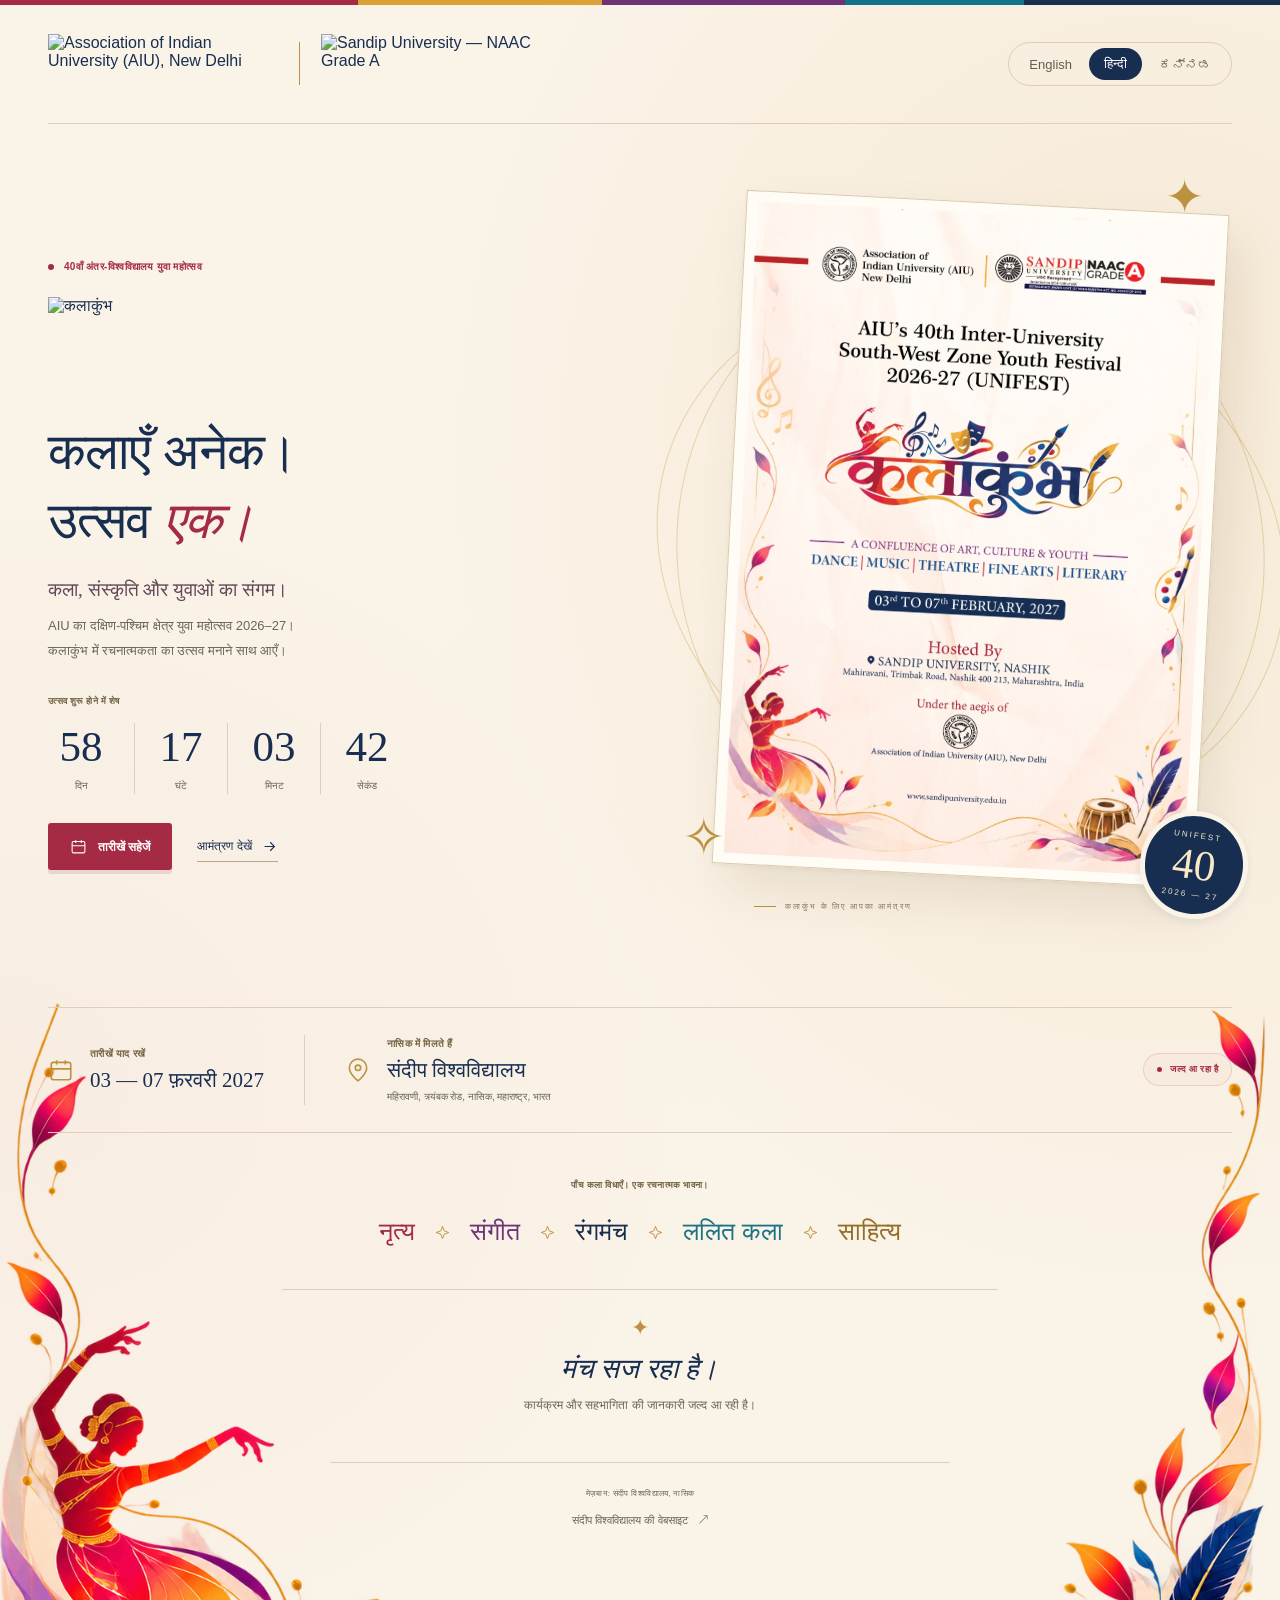
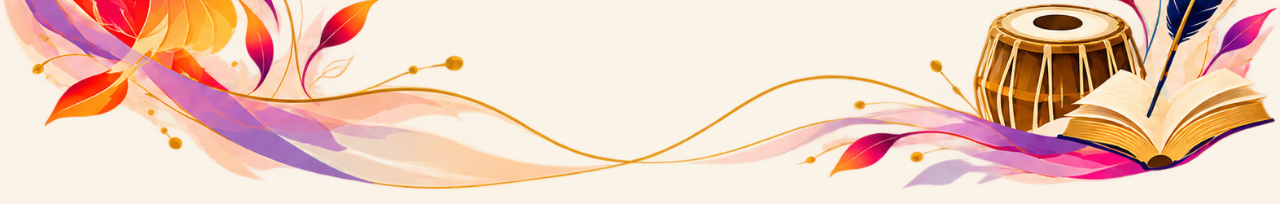
==== commit bc373376: "new file:   assets/favicon.svg 	new file:   assets/kalakumbh-2027.ics 	new file:   assets/poster-eng" ====
--- a/hindi.html
+++ b/hindi.html
@@ -13,12 +13,11 @@
 <body>
   <a class="skip-link" href="#main">मुख्य सामग्री पर जाएँ</a>
   <div class="topline"></div>
-  <div class="page-scroll" tabindex="0" role="region" aria-labelledby="hero-title">
   <header class="site-header wrap">
     <a class="organizers" href="hindi.html" aria-label="AIU · Sandip University — कलाकुंभ">
-      <span class="logo-crop aiu"><img src="assets/poster-hindi.jpeg" alt="Association of Indian University (AIU), New Delhi" width="1131" height="1600"></span>
+      <span class="logo-crop aiu"><img src="assets/logo-aiu.png" alt="Association of Indian University (AIU), New Delhi" width="1131" height="1600"></span>
       <span class="logo-divider"></span>
-      <span class="logo-crop sandip"><img src="assets/poster-hindi.jpeg" alt="Sandip University — NAAC Grade A" width="1131" height="1600"></span>
+      <span class="logo-crop sandip"><img src="assets/logo-sandip.png" alt="Sandip University — NAAC Grade A" width="1131" height="1600"></span>
     </a>
     <nav class="language-nav" aria-label="भाषा चुनें">
       <a href="index.html" lang="en" hreflang="en">English</a>
@@ -31,7 +30,7 @@
       <div class="hero-copy">
         <p class="eyebrow"><span></span> 40वाँ अंतर-विश्वविद्यालय युवा महोत्सव</p>
         <div class="festival-wordmark">
-          <img src="assets/poster-hindi.jpeg" alt="कलाकुंभ" width="1131" height="1600">
+          <img src="assets/logo-kalakumbh-hindi.png" alt="कलाकुंभ" width="1131" height="1600">
         </div>
         <h1 id="hero-title">कलाएँ अनेक।<br>उत्सव <em>एक।</em></h1>
         <p class="intro">कला, संस्कृति और युवाओं का संगम।</p>
@@ -48,7 +47,21 @@
         </div>
         <div class="hero-actions">
           <a class="button button-primary" href="assets/kalakumbh-2027.ics" download><svg viewBox="0 0 24 24" fill="none" stroke="currentColor" stroke-width="1.5" aria-hidden="true"><rect x="3" y="5" width="18" height="16" rx="2"/><path d="M16 3v4M8 3v4M3 11h18"/></svg>तारीखें सहेजें</a>
+          <a class="text-link" href="assets/poster-hindi.jpeg" target="_blank" rel="noopener">आमंत्रण देखें <svg viewBox="0 0 24 24" fill="none" stroke="currentColor" stroke-width="1.5" aria-hidden="true"><path d="M5 12h14M13 6l6 6-6 6"/></svg></a>
         </div>
+      </div>
+      <div class="hero-art">
+        <div class="orbit orbit-one" aria-hidden="true"></div>
+        <div class="orbit orbit-two" aria-hidden="true"></div>
+        <span class="art-spark spark-one" aria-hidden="true">✦</span>
+        <span class="art-spark spark-two" aria-hidden="true">✧</span>
+        <div class="poster-frame">
+          <a href="assets/poster-hindi.jpeg" target="_blank" rel="noopener" aria-label="आमंत्रण देखें">
+            <img class="event-poster" src="assets/poster-hindi.jpeg" alt="कलाकुंभ का पोस्टर: AIU का 40वाँ दक्षिण-पश्चिम क्षेत्र युवा महोत्सव, 3–7 फ़रवरी 2027, संदीप विश्वविद्यालय, नासिक।" width="1131" height="1600" fetchpriority="high">
+          </a>
+        </div>
+        <div class="edition-seal" aria-hidden="true"><span>UNIFEST</span><strong>40</strong><span>2026 — 27</span></div>
+        <p class="poster-caption"><span></span>कलाकुंभ के लिए आपका आमंत्रण</p>
       </div>
     </section>
     <section class="event-details wrap" aria-label="03 — 07 फ़रवरी 2027">
@@ -70,7 +83,6 @@
     <p>मेज़बान: संदीप विश्वविद्यालय, नासिक</p>
     <a href="https://www.sandipuniversity.edu.in/" target="_blank" rel="noopener">संदीप विश्वविद्यालय की वेबसाइट <span aria-hidden="true">↗</span></a>
   </footer>
-  </div>
 </body>
 </html>
 
--- a/styles.css
+++ b/styles.css
@@ -4,7 +4,7 @@
 html{scroll-behavior:smooth}
 body{margin:0;background:var(--paper);color:var(--ink);font-family:var(--sans);-webkit-font-smoothing:antialiased;background-image:radial-gradient(ellipse at 90% 26%,#f3dfc174,transparent 45%),radial-gradient(ellipse at 0% 60%,#f5ded34d,transparent 40%)}
 a{color:inherit;text-decoration:none}
-/* Frame the lower content with the original dancer, instruments, and vines. */
+/* Dedicated transparent artwork avoids enlarging and fading the poster crop. */
 body{position:relative;isolation:isolate;padding-bottom:min(19.45vw,311px)}
 body::after{
   content:"";
@@ -13,12 +13,9 @@
   bottom:0;
   left:50%;
   transform:translateX(-50%);
-  width:min(100%,1600px);
+  width:min(100%,1572px);
   aspect-ratio:1131/720;
-  background:url('assets/poster-english.jpeg') center bottom / 100% auto no-repeat;
-  mix-blend-mode:darken;
-  mask-image:linear-gradient(to bottom,transparent,#000 15%),linear-gradient(to right,#000 20%,transparent 23.5%,transparent 77%,#000 84%),linear-gradient(to top,#000 24%,transparent 30%);
-  mask-composite:intersect,add;
+  background:url('assets/border-artwork.png') center bottom / contain no-repeat;
   pointer-events:none;
 }
 button,a{-webkit-tap-highlight-color:transparent}
@@ -32,20 +29,18 @@
 .skip-link{position:fixed;left:20px;top:-100px;background:var(--ink);color:white;padding:12px;z-index:10}.skip-link:focus{top:12px}
 .site-header{display:flex;align-items:center;justify-content:space-between;gap:28px;min-height:119px;border-bottom:1px solid var(--line)}
 .organizers{display:flex;align-items:center;gap:21px;max-width:70%}
-.logo-crop{position:relative;display:block;overflow:hidden;flex-shrink:0;mix-blend-mode:darken}
-.logo-crop img,.festival-wordmark img{position:absolute;max-width:none;height:auto}
-.aiu{width:230px;aspect-ratio:385/101}.aiu img{width:293.77%;left:-41.56%;top:-87.13%}
-.sandip{width:230px;aspect-ratio:390/101}.sandip img{width:290%;left:-150%;top:-87.13%}
+.logo-crop{display:block;flex-shrink:0}
+.logo-crop img,.festival-wordmark img{width:100%;height:100%;object-fit:contain}
+.aiu{width:230px;aspect-ratio:385/101}
+.sandip{width:230px;aspect-ratio:390/101}
 .logo-divider{height:43px;width:1px;background:var(--gold)}
 .language-nav{display:flex;align-items:center;padding:5px;border:1px solid var(--line);border-radius:30px;gap:2px;flex-shrink:0}
 .language-nav a{padding:8px 15px;border-radius:22px;font-size:13px;color:#655c52;transition:background .2s,color .2s;white-space:nowrap}.language-nav a:hover{background:#eaddc9}.language-nav a[aria-current=page]{background:var(--ink);color:#fff}
 .hero{display:grid;grid-template-columns:1.12fr 1fr;gap:76px;align-items:center;padding-top:65px;padding-bottom:67px}
 .eyebrow{font-size:10px;letter-spacing:2.1px;font-weight:650;line-height:1.7;margin:0;color:#746445}
 .hero-copy>.eyebrow{display:flex;align-items:center;gap:10px;color:var(--red);letter-spacing:1.65px}.hero-copy>.eyebrow span{height:6px;width:6px;border-radius:50%;background:var(--red);flex-shrink:0}
-.festival-wordmark{width:300px;max-width:80%;aspect-ratio:790/250;position:relative;overflow:hidden;mix-blend-mode:darken;margin:22px 0 13px}
-.festival-wordmark img{width:143.165%;left:-21.52%;top:-214%}
-html[lang=hi] .festival-wordmark{aspect-ratio:790/280}html[lang=hi] .festival-wordmark img{top:-171.43%}
-html[lang=kn] .festival-wordmark{aspect-ratio:790/280}.festival-wordmark:has(img[src*=kannada]) img{top:-173%;left:-21.52%}
+.festival-wordmark{width:300px;max-width:80%;aspect-ratio:790/250;margin:22px 0 13px}
+html[lang=hi] .festival-wordmark,html[lang=kn] .festival-wordmark{aspect-ratio:790/280}
 .hindi-wordmark{display:flex;align-items:center;gap:18px;overflow:visible;aspect-ratio:auto;font-size:53px;font-family:var(--serif);font-weight:700;color:var(--red);margin:25px 0 19px}.wordmark-flourish{font-size:38px;color:var(--gold)}
 h1{font-family:var(--serif);font-weight:400;font-size:clamp(45px,4.5vw,66px);letter-spacing:-2.6px;line-height:1.08;margin:0 0 21px}h1 em{font-weight:400;color:var(--red)}
 .intro{font-family:var(--serif);font-size:21px;line-height:1.5;margin:0 0 10px;color:#614758}
@@ -99,60 +94,30 @@
   .art-forms,.closing{width:min(760px,56%)}
   .arts-list{flex-wrap:wrap;gap:20px}
 }
-/* Stationary poster frame with an independently scrolling, fading center. */
-html,body{height:100%;overflow:hidden}
-body{padding-bottom:0}
-body::after{position:fixed;width:100%;height:100dvh;aspect-ratio:auto}
-.page-scroll{
-  position:fixed;
-  inset:18px 25% 18%;
-  overflow-y:auto;
-  overflow-x:hidden;
-  padding-block:24px 48px;
-  background:var(--paper);
-  mix-blend-mode:darken;
-  scrollbar-width:thin;
-  scrollbar-color:var(--line) transparent;
-  scroll-behavior:smooth;
-  mask-image:linear-gradient(to bottom,transparent,#000 24px,#000 calc(100% - 40px),transparent);
+/* Phone layout: readable copy, comfortable tap targets, and clear artwork. */
+@media(max-width:640px){
+  .site-header{gap:14px;padding-block:18px}
+  .language-nav a{display:flex;align-items:center;justify-content:center;min-height:44px;padding:8px 16px}
+  .hero{padding-top:28px;gap:36px}
+  h1{font-size:clamp(36px,9.5vw,52px)}
+  .intro,html:not([lang=en]) .intro{font-size:18px}
+  .description{font-size:14px;line-height:1.75}
+  .countdown-heading{font-size:10px;letter-spacing:1px}
+  .countdown-label{font-size:11px}
+  .hero-actions{flex-direction:column;gap:8px;margin-top:24px}
+  .hero-actions .button,.hero-actions .text-link{min-height:44px;font-size:13px}
+  .hero-actions .button{width:100%;max-width:300px}
+  .hero-art,html:not([lang=en]) .hero-art{width:82%;max-width:320px}
+  .poster-caption{margin-top:48px;font-size:9px;letter-spacing:.5px;text-align:center;line-height:1.6}
+  .edition-seal{bottom:55px;right:-18px}
+  .eyebrow,.art-forms>.eyebrow{font-size:10px;letter-spacing:1px}
+  .address{font-size:12px;max-width:300px}
+  .arts-list{display:grid;grid-template-columns:repeat(2,minmax(0,1fr));gap:16px 12px;max-width:340px;margin-inline:auto}
+  .arts-list svg{display:none}
+  .arts-list span{white-space:normal}
+  .arts-list span:last-child{grid-column:1 / -1}
+  .closing p{font-size:13px}
+  .site-footer p{font-size:10px;letter-spacing:.5px}
+  .site-footer a{display:inline-flex;align-items:center;justify-content:center;min-height:44px;font-size:12px;line-height:1.6}
 }
-.page-scroll:focus-visible{outline:1px solid var(--gold);outline-offset:4px}
-.page-scroll .wrap{width:100%;max-width:620px}
-.page-scroll .site-header{flex-direction:column;gap:16px;padding-block:12px 24px}
-.page-scroll .organizers{width:100%;max-width:100%;justify-content:center;gap:12px}
-.page-scroll .aiu,.page-scroll .sandip{width:min(200px,calc((100% - 25px)/2))}
-.page-scroll .logo-divider{flex-shrink:0}
-.page-scroll .hero{grid-template-columns:minmax(0,1fr);padding-block:30px;gap:0}
-.page-scroll .hero-copy{width:100%;max-width:100%;text-align:center}
-.page-scroll .hero-copy>.eyebrow,.page-scroll .hero-actions,.page-scroll .countdown{justify-content:center}
-.page-scroll .festival-wordmark,.page-scroll .description{margin-inline:auto}
-.page-scroll h1{font-size:clamp(34px,3.6vw,52px)}
-.page-scroll .intro{font-size:18px}
-.page-scroll .countdown{width:100%;max-width:340px;margin-inline:auto}
-.page-scroll .countdown-unit{flex:1;min-width:0;padding-inline:6px}
-.page-scroll .countdown-number{min-width:0;font-size:clamp(28px,4vw,38px)}
-.page-scroll .event-details{flex-direction:column;text-align:center;gap:22px}
-.page-scroll .detail-item{flex-direction:column;gap:8px;max-width:100%}
-.page-scroll .venue-detail{border:0;padding:0}
-.page-scroll .coming-soon{margin:0}
-.page-scroll .arts-list{flex-wrap:wrap;gap:12px}
-.page-scroll .arts-list span{font-size:22px}
-.page-scroll .arts-list svg{width:10px;height:10px}
-.page-scroll .site-footer{flex-direction:column;text-align:center}
-@media(max-width:640px){
-  body::before{
-    content:"";position:fixed;inset:0;z-index:-1;pointer-events:none;
-    background:url('assets/poster-english.jpeg') center / 100% 100% no-repeat;
-    mix-blend-mode:darken;
-    mask-image:linear-gradient(to bottom,#000 60%,transparent 78%),linear-gradient(to right,#000 5%,transparent 10%,transparent 90%,#000 95%);
-    mask-composite:intersect;
-  }
-  body::after{height:auto;aspect-ratio:1131/720}
-  .page-scroll{inset:12px 12% 17%;padding-block:20px 40px}
-  .page-scroll h1,html:not([lang=en]) .page-scroll h1{font-size:clamp(29px,8vw,40px);letter-spacing:-1px}
-  .page-scroll .hero-copy>.eyebrow{font-size:8px;letter-spacing:.3px}
-  .page-scroll .intro{font-size:16px}
-  .page-scroll .detail-value{font-size:20px}
-  .page-scroll .language-nav a{padding-inline:12px}
-}
-@media(prefers-reduced-motion:reduce){html,.page-scroll{scroll-behavior:auto}*,*::before,*::after{transition:none!important}.page-scroll{mask-image:none}}
+@media(prefers-reduced-motion:reduce){html{scroll-behavior:auto}*,*::before,*::after{transition:none!important}}
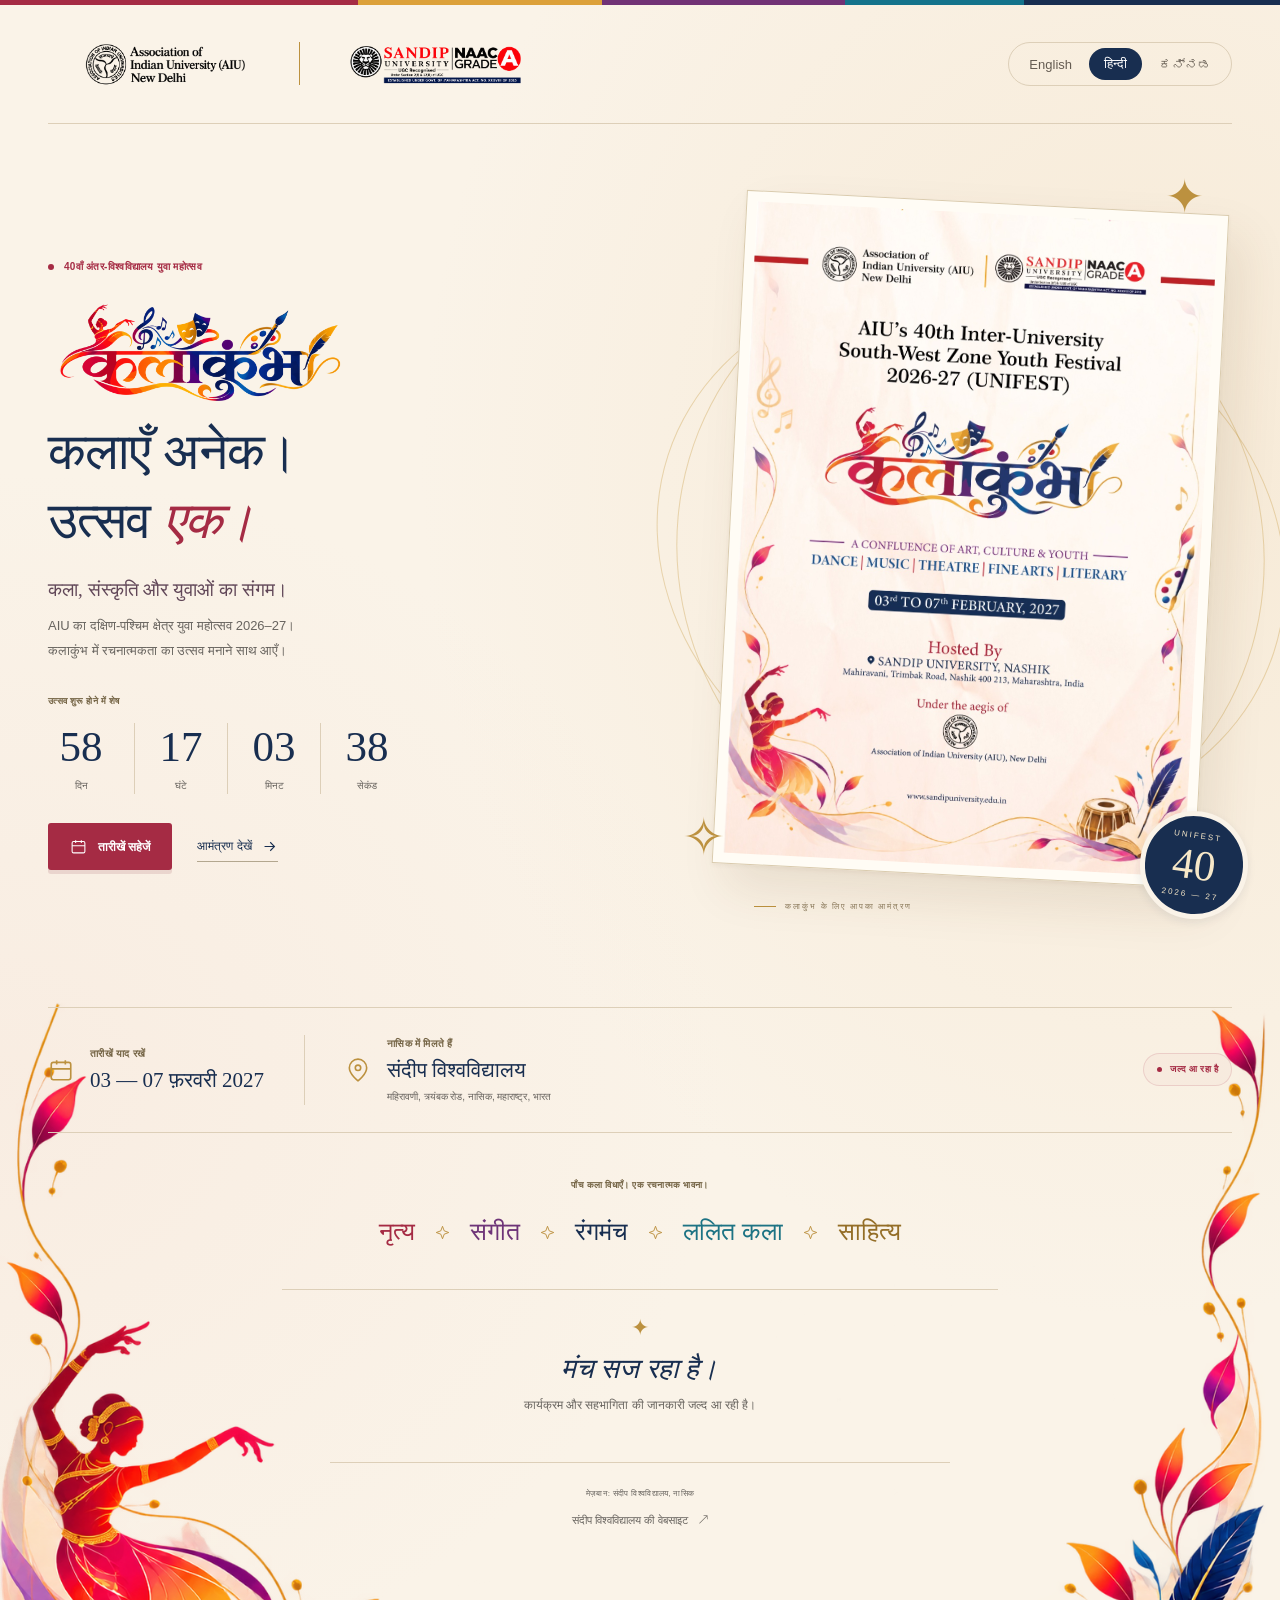
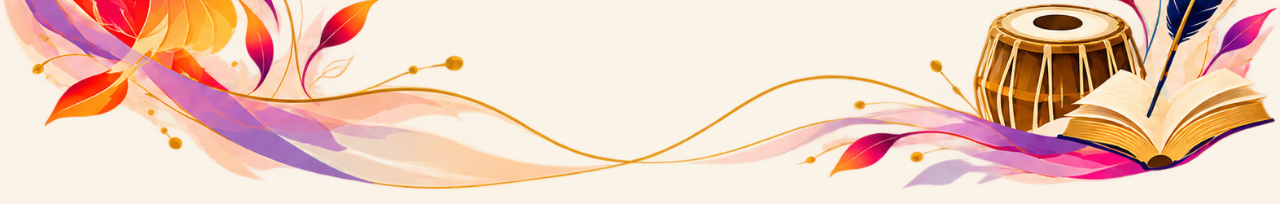
==== commit 0847f4e7: "modified:   hindi.html     modified:   index.html 	modified:   kannada.html" ====
--- a/hindi.html
+++ b/hindi.html
@@ -15,9 +15,9 @@
   <div class="topline"></div>
   <header class="site-header wrap">
     <a class="organizers" href="hindi.html" aria-label="AIU · Sandip University — कलाकुंभ">
-      <span class="logo-crop aiu"><img src="assets/logo-aiu.png" alt="Association of Indian University (AIU), New Delhi" width="1131" height="1600"></span>
+      <span class="logo-crop aiu"><img src="assets/logo-aiu.png" alt="Association of Indian University (AIU), New Delhi" width="2161" height="728"></span>
       <span class="logo-divider"></span>
-      <span class="logo-crop sandip"><img src="assets/logo-sandip.png" alt="Sandip University — NAAC Grade A" width="1131" height="1600"></span>
+      <span class="logo-crop sandip"><img src="assets/logo-sandip.png" alt="Sandip University — NAAC Grade A" width="2172" height="724"></span>
     </a>
     <nav class="language-nav" aria-label="भाषा चुनें">
       <a href="index.html" lang="en" hreflang="en">English</a>
@@ -30,7 +30,7 @@
       <div class="hero-copy">
         <p class="eyebrow"><span></span> 40वाँ अंतर-विश्वविद्यालय युवा महोत्सव</p>
         <div class="festival-wordmark">
-          <img src="assets/logo-kalakumbh-hindi.png" alt="कलाकुंभ" width="1131" height="1600">
+          <img src="assets/logo-kalakumbh-hindi.png" alt="कलाकुंभ" width="2172" height="724">
         </div>
         <h1 id="hero-title">कलाएँ अनेक।<br>उत्सव <em>एक।</em></h1>
         <p class="intro">कला, संस्कृति और युवाओं का संगम।</p>
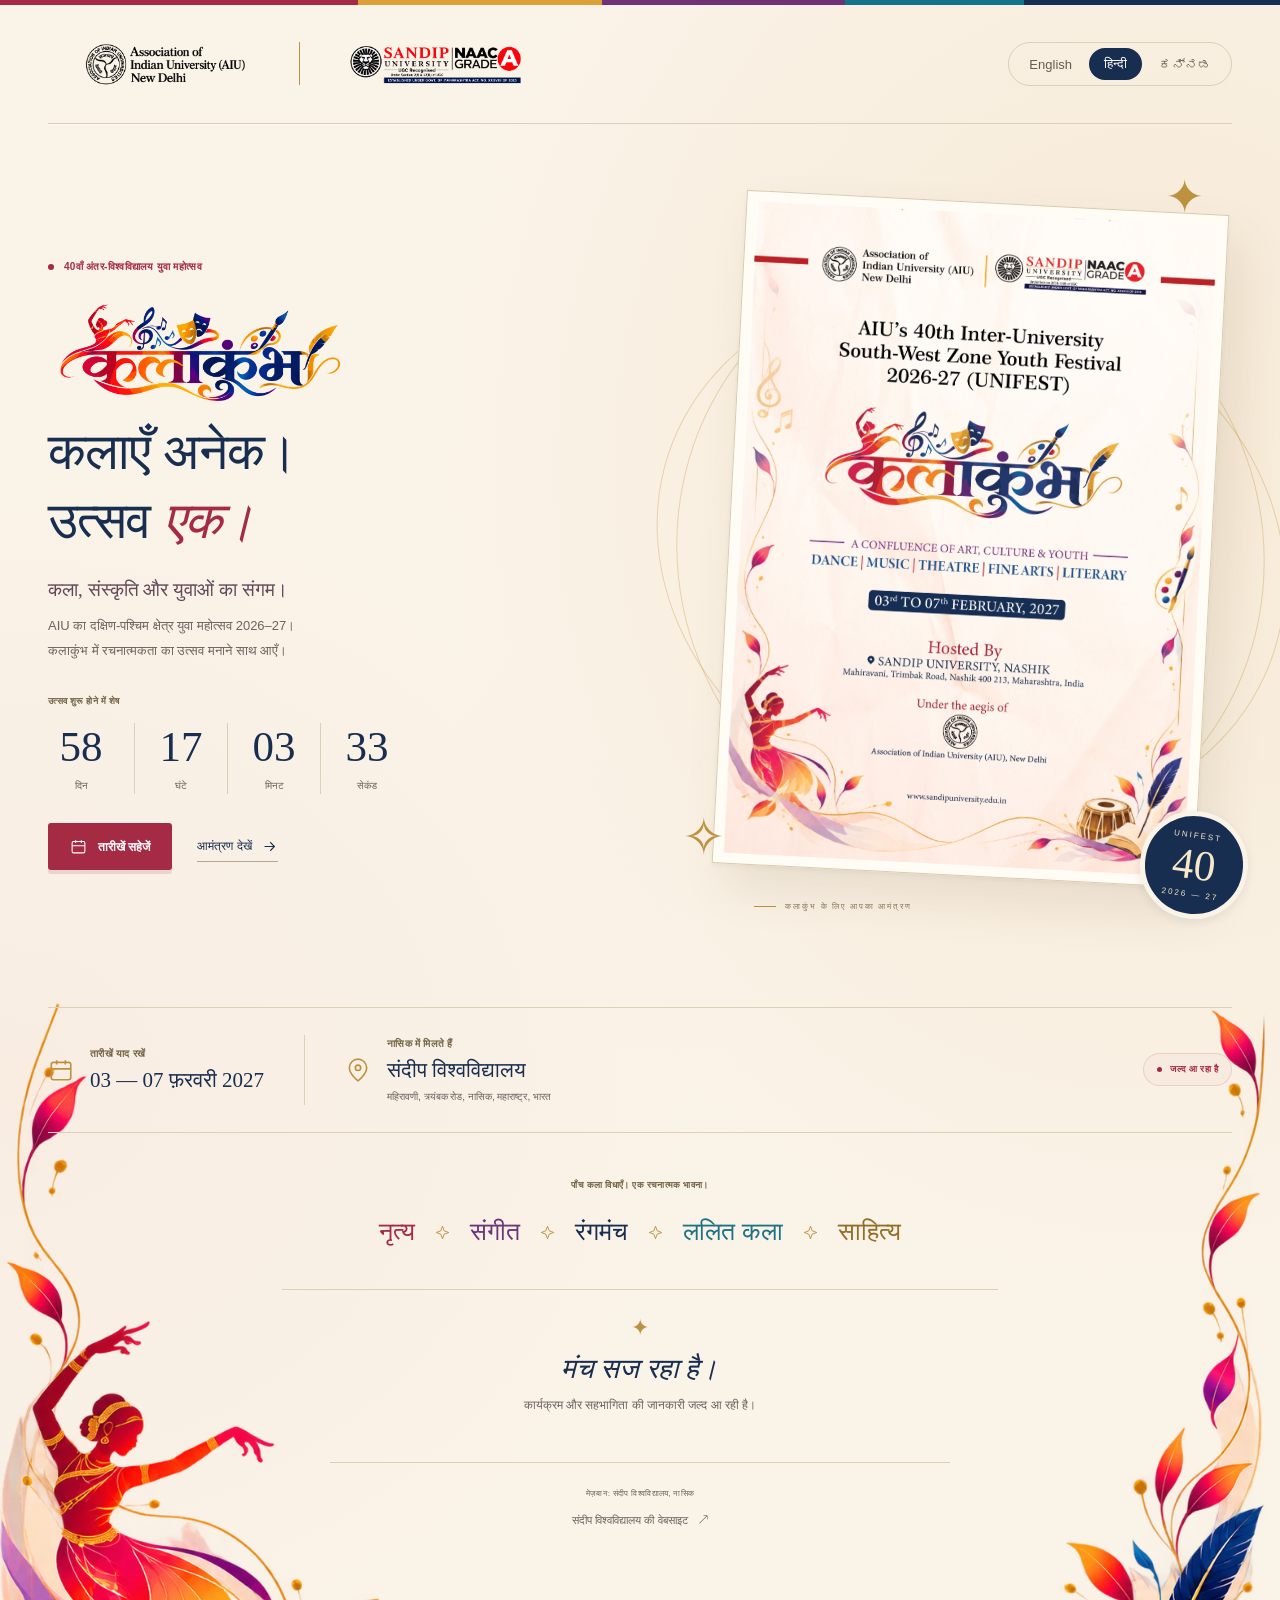
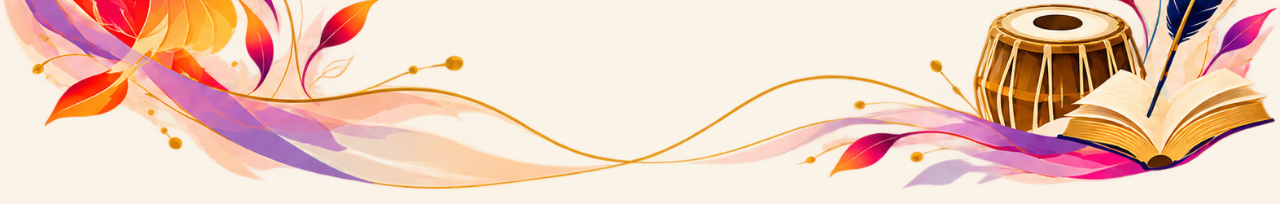
==== commit 5820786e: "modified:   hindi.html" ====
--- a/hindi.html
+++ b/hindi.html
@@ -15,9 +15,9 @@
   <div class="topline"></div>
   <header class="site-header wrap">
     <a class="organizers" href="hindi.html" aria-label="AIU · Sandip University — कलाकुंभ">
-      <span class="logo-crop aiu"><img src="assets/logo-aiu.png" alt="Association of Indian University (AIU), New Delhi" width="2161" height="728"></span>
+      <span class="logo-crop aiu"><img src="assets/logo-aiu.png" alt="Association of Indian University (AIU), New Delhi" width="3890" height="1310"></span>
       <span class="logo-divider"></span>
-      <span class="logo-crop sandip"><img src="assets/logo-sandip.png" alt="Sandip University — NAAC Grade A" width="2172" height="724"></span>
+      <span class="logo-crop sandip"><img src="assets/logo-sandip.png" alt="Sandip University — NAAC Grade A" width="3910" height="1303"></span>
     </a>
     <nav class="language-nav" aria-label="भाषा चुनें">
       <a href="index.html" lang="en" hreflang="en">English</a>
--- a/styles.css
+++ b/styles.css
@@ -28,7 +28,7 @@
 .topline{height:5px;background:linear-gradient(90deg,var(--red) 0 28%,#dca039 28% 47%,#713275 47% 66%,#14738b 66% 80%,var(--ink) 80%)}
 .skip-link{position:fixed;left:20px;top:-100px;background:var(--ink);color:white;padding:12px;z-index:10}.skip-link:focus{top:12px}
 .site-header{display:flex;align-items:center;justify-content:space-between;gap:28px;min-height:119px;border-bottom:1px solid var(--line)}
-.organizers{display:flex;align-items:center;gap:21px;max-width:70%}
+.organizers{display:flex;align-items:center;gap:21px;max-width:100%}
 .logo-crop{display:block;flex-shrink:0}
 .logo-crop img,.festival-wordmark img{width:100%;height:100%;object-fit:contain}
 .aiu{width:230px;aspect-ratio:385/101}
